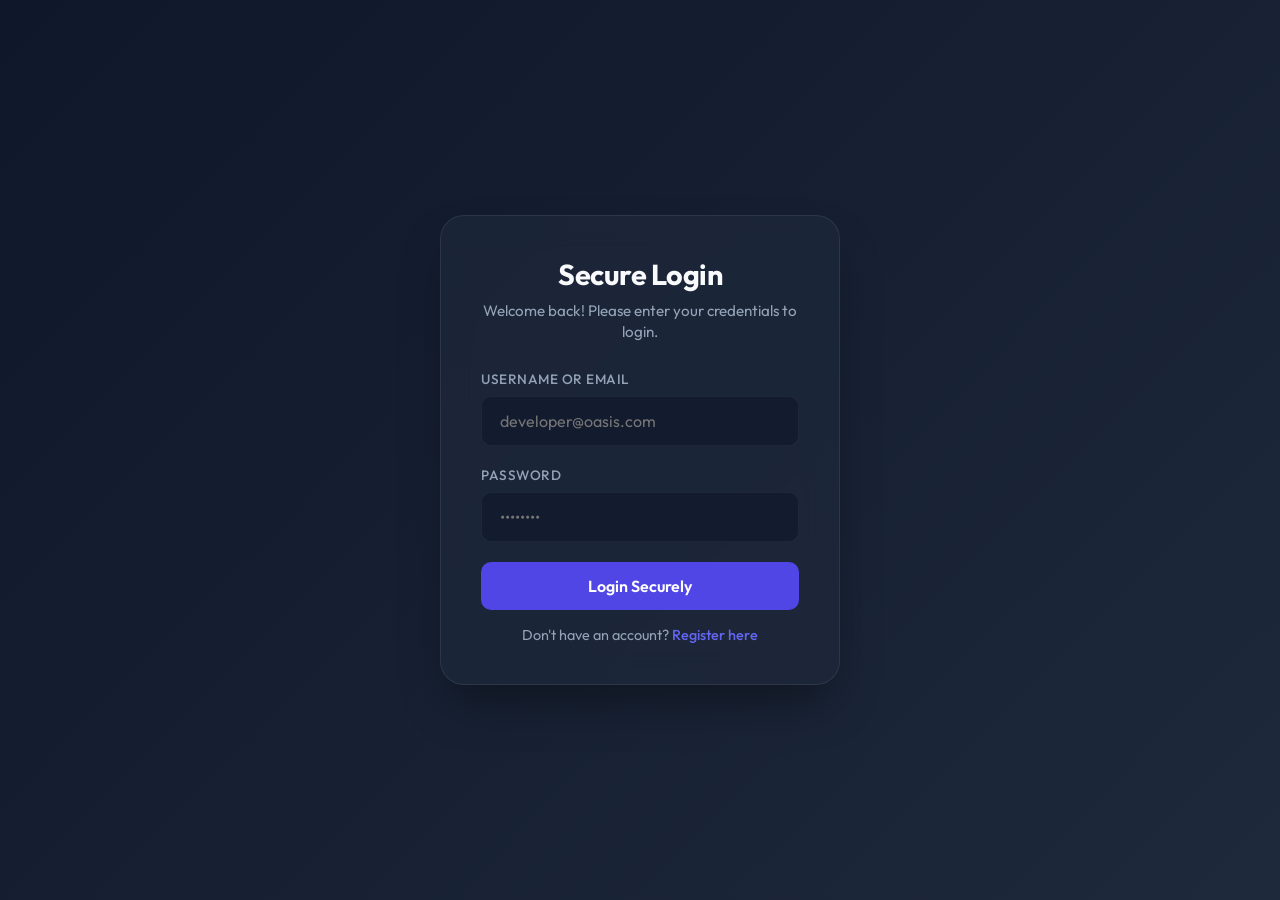
==== login.html @ f2f00891 "Add Task 4 - Client-Side Login Authentication System" ====
<!DOCTYPE html>
<html lang="en">
<head>
    <meta charset="UTF-8">
    <meta name="viewport" content="width=device-width, initial-scale=1.0">
    <title>Login - Secure Portal</title>
    <link class="style" rel="stylesheet" href="style.css">
    <!-- Premium Fonts -->
    <link rel="preconnect" href="https://fonts.googleapis.com">
    <link rel="preconnect" href="https://fonts.gstatic.com" crossorigin>
    <link href="https://fonts.googleapis.com/css2?family=Outfit:wght@300;400;500;600;700&display=swap" rel="stylesheet">
</head>
<body>

    <div class="auth-wrapper">
        <div class="auth-card">
            <!-- Header -->
            <div class="auth-header">
                <h2>Secure Login</h2>
                <p>Welcome back! Please enter your credentials to login.</p>
            </div>

            <!-- Global messaging -->
            <div id="login-message" class="alert-message hidden"></div>

            <!-- Form -->
            <form id="login-form" novalidate>
                <!-- Username Field -->
                <div class="input-group">
                    <label for="login-username">Username or Email</label>
                    <input type="text" id="login-username" placeholder="developer@oasis.com" required autocomplete="username">
                </div>

                <!-- Password Field -->
                <div class="input-group">
                    <label for="login-password">Password</label>
                    <input type="password" id="login-password" placeholder="••••••••" required autocomplete="current-password">
                </div>

                <!-- Submit -->
                <button type="submit" class="btn-auth">Login Securely</button>
            </form>

            <!-- Bottom navigation -->
            <div class="auth-footer">
                <p>Don't have an account? <a href="register.html">Register here</a></p>
            </div>
        </div>
    </div>

    <!-- Scripts -->
    <script src="auth.js"></script>
    <script src="app.js"></script>
</body>
</html>
---- style.css ----
/* CSS Variables for Portal Themes */
:root {
    --bg-main: linear-gradient(135deg, #0f172a 0%, #1e293b 100%);
    --card-bg: rgba(30, 41, 59, 0.7);
    --input-bg: rgba(15, 23, 42, 0.6);
    --accent: #4f46e5;
    --accent-hover: #6366f1;
    --accent-glow: rgba(79, 70, 229, 0.4);
    
    --text-primary: #f8fafc;
    --text-muted: #94a3b8;
    --text-danger: #f87171;
    --text-success: #34d399;
    
    --danger-bg: rgba(239, 68, 68, 0.12);
    --success-bg: rgba(16, 185, 129, 0.12);
    
    --border: 1px solid rgba(255, 255, 255, 0.08);
    --shadow-card: 0 25px 50px -12px rgba(0, 0, 0, 0.4);
}

* {
    margin: 0;
    padding: 0;
    box-sizing: border-box;
}

body {
    font-family: 'Outfit', sans-serif;
    background: var(--bg-main);
    color: var(--text-primary);
    min-height: 100vh;
    display: flex;
    justify-content: center;
    align-items: center;
}

/* Authentication Page Wrapper */
.auth-wrapper {
    width: 100%;
    max-width: 440px;
    padding: 20px;
}

/* Auth Card Styles */
.auth-card {
    background: var(--card-bg);
    border: var(--border);
    border-radius: 24px;
    padding: 40px;
    box-shadow: var(--shadow-card);
    backdrop-filter: blur(16px);
    -webkit-backdrop-filter: blur(16px);
}

.auth-header {
    text-align: center;
    margin-bottom: 28px;
}

.auth-header h2 {
    font-size: 1.8rem;
    font-weight: 700;
    margin-bottom: 8px;
    letter-spacing: -0.5px;
}

.auth-header p {
    color: var(--text-muted);
    font-size: 0.95rem;
    line-height: 1.4;
}

/* Input Fields Groups */
.input-group {
    margin-bottom: 20px;
    display: flex;
    flex-direction: column;
    gap: 8px;
}

.input-group label {
    font-size: 0.85rem;
    font-weight: 500;
    color: var(--text-muted);
    text-transform: uppercase;
    letter-spacing: 0.5px;
}

.input-group input {
    background: var(--input-bg);
    border: 1px solid rgba(255, 255, 255, 0.05);
    outline: none;
    padding: 14px 18px;
    font-family: inherit;
    font-size: 1rem;
    color: var(--text-primary);
    border-radius: 10px;
    transition: all 0.2s;
}

.input-group input:focus {
    border-color: var(--accent);
    box-shadow: 0 0 8px var(--accent-glow);
}

/* Password validation list */
.requirements-box {
    background: rgba(15, 23, 42, 0.4);
    border-radius: 8px;
    padding: 14px;
    margin-bottom: 24px;
    border: 1px solid rgba(255, 255, 255, 0.03);
}

.req-title {
    font-size: 0.8rem;
    font-weight: 600;
    color: var(--text-muted);
    margin-bottom: 8px;
}

.requirements-box ul {
    list-style: none;
    display: flex;
    flex-direction: column;
    gap: 6px;
}

.req-item {
    font-size: 0.8rem;
    display: flex;
    align-items: center;
    gap: 6px;
    transition: color 0.2s;
}

.req-item.invalid {
    color: var(--text-danger);
}

.req-item.valid {
    color: var(--text-success);
}

.req-item .bullet {
    font-size: 0.75rem;
}

/* Auth submit buttons */
.btn-auth {
    width: 100%;
    background: var(--accent);
    color: white;
    border: none;
    outline: none;
    padding: 14px;
    font-family: inherit;
    font-size: 1rem;
    font-weight: 600;
    border-radius: 10px;
    cursor: pointer;
    transition: all 0.2s;
    margin-bottom: 16px;
}

.btn-auth:hover {
    background: var(--accent-hover);
    transform: translateY(-1px);
}

.btn-auth:active {
    transform: translateY(1px);
}

/* Message Display Alerts */
.alert-message {
    padding: 12px 16px;
    border-radius: 8px;
    font-size: 0.9rem;
    margin-bottom: 20px;
    line-height: 1.4;
}

.alert-message.error {
    color: var(--text-danger);
    background: var(--danger-bg);
    border: 1px solid rgba(239, 68, 68, 0.2);
}

.alert-message.success {
    color: var(--text-success);
    background: var(--success-bg);
    border: 1px solid rgba(16, 185, 129, 0.2);
}

.hidden {
    display: none !important;
}

.auth-footer {
    text-align: center;
    font-size: 0.9rem;
    color: var(--text-muted);
}

.auth-footer a {
    color: var(--accent-hover);
    text-decoration: none;
    font-weight: 500;
}

.auth-footer a:hover {
    text-decoration: underline;
}

/* ==========================================================================
   Protected Dashboard View Styling
   ========================================================================== */
.dashboard-body {
    display: block;
    min-height: 100vh;
}

.dashboard-container {
    width: 100%;
    max-width: 1200px;
    margin: 0 auto;
    padding: 24px;
}

/* Navbar */
.dashboard-nav {
    display: flex;
    justify-content: space-between;
    align-items: center;
    background: var(--card-bg);
    border: var(--border);
    padding: 16px 28px;
    border-radius: 16px;
    box-shadow: 0 4px 10px rgba(0, 0, 0, 0.2);
    margin-bottom: 32px;
    backdrop-filter: blur(10px);
}

.nav-logo {
    display: flex;
    align-items: center;
    gap: 8px;
    font-size: 1.25rem;
    font-weight: 700;
}

.logo-shield {
    font-size: 1.4rem;
}

.nav-user {
    display: flex;
    align-items: center;
    gap: 16px;
}

.user-name {
    font-size: 0.95rem;
    color: var(--text-muted);
    font-weight: 500;
}

.btn-logout {
    background: var(--danger-bg);
    border: 1px solid rgba(239, 68, 68, 0.2);
    color: var(--text-danger);
    padding: 8px 16px;
    border-radius: 8px;
    font-family: inherit;
    font-size: 0.9rem;
    font-weight: 500;
    cursor: pointer;
    transition: all 0.2s;
}

.btn-logout:hover {
    background: rgba(239, 68, 68, 0.25);
}

/* Header */
.dashboard-header {
    margin-bottom: 32px;
}

.dashboard-header h1 {
    font-size: 2.2rem;
    font-weight: 700;
    margin-bottom: 8px;
    letter-spacing: -0.5px;
}

.dashboard-header p {
    color: var(--text-muted);
    font-size: 1.05rem;
}

/* Grid of Statistics */
.stats-grid {
    display: grid;
    grid-template-columns: repeat(auto-fit, minmax(280px, 1fr));
    gap: 20px;
    margin-bottom: 32px;
}

.stat-card {
    background: var(--card-bg);
    border: var(--border);
    border-radius: 16px;
    padding: 24px;
    display: flex;
    align-items: center;
    gap: 20px;
    box-shadow: 0 4px 6px rgba(0, 0, 0, 0.15);
}

.card-icon {
    font-size: 2.2rem;
    background: rgba(255, 255, 255, 0.03);
    width: 60px;
    height: 60px;
    border-radius: 12px;
    display: flex;
    justify-content: center;
    align-items: center;
    border: var(--border);
}

.card-info h3 {
    font-size: 0.9rem;
    color: var(--text-muted);
    text-transform: uppercase;
    letter-spacing: 0.5px;
    margin-bottom: 4px;
}

.card-info p {
    font-size: 1.25rem;
    font-weight: 600;
}

.card-info .status-active {
    color: var(--text-success);
}

/* Activity Logs Table */
.activity-section {
    background: var(--card-bg);
    border: var(--border);
    border-radius: 16px;
    padding: 28px;
    box-shadow: 0 4px 6px rgba(0, 0, 0, 0.15);
}

.activity-section h2 {
    font-size: 1.25rem;
    font-weight: 600;
    margin-bottom: 20px;
}

.log-table-wrapper {
    overflow-x: auto;
}

.log-table {
    width: 100%;
    border-collapse: collapse;
    text-align: left;
}

.log-table th, .log-table td {
    padding: 14px 18px;
    font-size: 0.95rem;
}

.log-table th {
    background: rgba(15, 23, 42, 0.4);
    font-weight: 600;
    color: var(--text-muted);
    border-bottom: var(--border);
}

.log-table td {
    border-bottom: 1px solid rgba(255, 255, 255, 0.03);
}

.log-table tr:last-child td {
    border-bottom: none;
}

.mono-font {
    font-family: 'Share Tech Mono', monospace;
}

.badge-success {
    background: var(--success-bg);
    color: var(--text-success);
    padding: 4px 10px;
    border-radius: 6px;
    font-size: 0.8rem;
    font-weight: 600;
}

/* Mobile adjustments */
@media (max-width: 600px) {
    .dashboard-container {
        padding: 16px;
    }
    
    .dashboard-nav {
        flex-direction: column;
        gap: 16px;
        align-items: flex-start;
        padding: 16px;
    }
    
    .nav-user {
        width: 100%;
        justify-content: space-between;
    }
    
    .dashboard-header h1 {
        font-size: 1.7rem;
    }
    
    .activity-section {
        padding: 16px;
    }
}
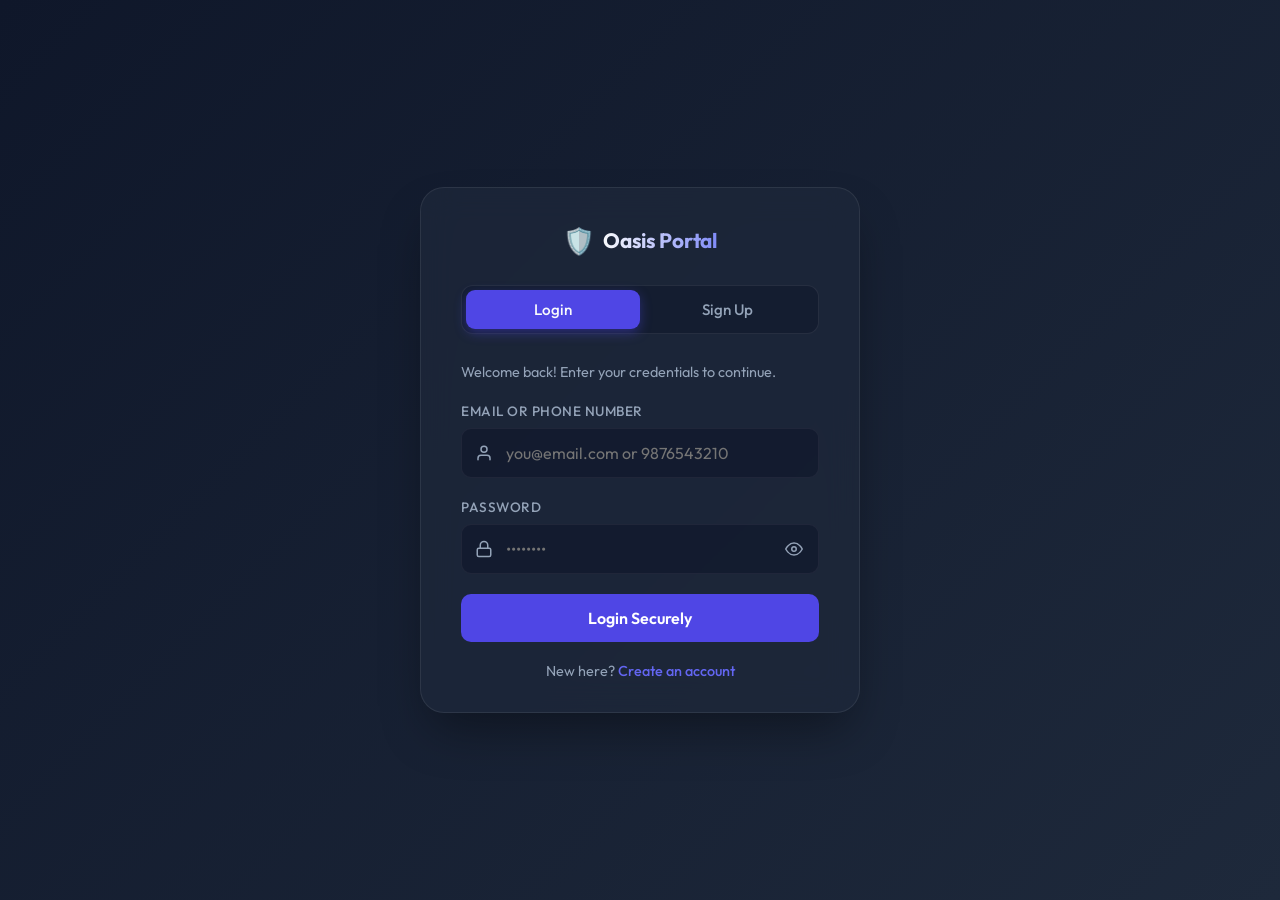
==== commit 9484e9df: "Add combined Login/Signup page with full auth fields and tab switcher" ====
--- a/login.html
+++ b/login.html
@@ -3,9 +3,8 @@
 <head>
     <meta charset="UTF-8">
     <meta name="viewport" content="width=device-width, initial-scale=1.0">
-    <title>Login - Secure Portal</title>
-    <link class="style" rel="stylesheet" href="style.css">
-    <!-- Premium Fonts -->
+    <title>Login / Sign Up - Secure Portal</title>
+    <link rel="stylesheet" href="style.css">
     <link rel="preconnect" href="https://fonts.googleapis.com">
     <link rel="preconnect" href="https://fonts.gstatic.com" crossorigin>
     <link href="https://fonts.googleapis.com/css2?family=Outfit:wght@300;400;500;600;700&display=swap" rel="stylesheet">
@@ -14,41 +13,130 @@
 
     <div class="auth-wrapper">
         <div class="auth-card">
-            <!-- Header -->
-            <div class="auth-header">
-                <h2>Secure Login</h2>
-                <p>Welcome back! Please enter your credentials to login.</p>
+
+            <!-- Brand Logo -->
+            <div class="brand">
+                <span class="brand-icon">🛡️</span>
+                <span class="brand-name">Oasis Portal</span>
             </div>
 
-            <!-- Global messaging -->
-            <div id="login-message" class="alert-message hidden"></div>
+            <!-- Tab Switcher -->
+            <div class="tab-bar">
+                <button class="tab-btn active" id="tab-login" data-tab="login">Login</button>
+                <button class="tab-btn" id="tab-signup" data-tab="signup">Sign Up</button>
+                <div class="tab-indicator"></div>
+            </div>
 
-            <!-- Form -->
-            <form id="login-form" novalidate>
-                <!-- Username Field -->
-                <div class="input-group">
-                    <label for="login-username">Username or Email</label>
-                    <input type="text" id="login-username" placeholder="developer@oasis.com" required autocomplete="username">
-                </div>
+            <!-- ==================== LOGIN PANEL ==================== -->
+            <div class="tab-panel" id="panel-login">
+                <p class="panel-subtitle">Welcome back! Enter your credentials to continue.</p>
 
-                <!-- Password Field -->
-                <div class="input-group">
-                    <label for="login-password">Password</label>
-                    <input type="password" id="login-password" placeholder="••••••••" required autocomplete="current-password">
-                </div>
+                <div id="login-message" class="alert-message hidden"></div>
 
-                <!-- Submit -->
-                <button type="submit" class="btn-auth">Login Securely</button>
-            </form>
+                <form id="login-form" novalidate>
+                    <!-- Email or Phone -->
+                    <div class="input-group">
+                        <label for="login-identifier">Email or Phone Number</label>
+                        <div class="input-icon-wrap">
+                            <svg class="input-icon" viewBox="0 0 24 24" fill="none" stroke="currentColor" stroke-width="2" stroke-linecap="round" stroke-linejoin="round"><path d="M20 21v-2a4 4 0 0 0-4-4H8a4 4 0 0 0-4 4v2"/><circle cx="12" cy="7" r="4"/></svg>
+                            <input type="text" id="login-identifier" placeholder="you@email.com or 9876543210" required autocomplete="username">
+                        </div>
+                    </div>
 
-            <!-- Bottom navigation -->
-            <div class="auth-footer">
-                <p>Don't have an account? <a href="register.html">Register here</a></p>
+                    <!-- Password -->
+                    <div class="input-group">
+                        <label for="login-password">Password</label>
+                        <div class="input-icon-wrap">
+                            <svg class="input-icon" viewBox="0 0 24 24" fill="none" stroke="currentColor" stroke-width="2" stroke-linecap="round" stroke-linejoin="round"><rect x="3" y="11" width="18" height="11" rx="2" ry="2"/><path d="M7 11V7a5 5 0 0 1 10 0v4"/></svg>
+                            <input type="password" id="login-password" placeholder="••••••••" required autocomplete="current-password">
+                            <button type="button" class="toggle-pass" data-target="login-password" title="Toggle visibility">
+                                <svg viewBox="0 0 24 24" fill="none" stroke="currentColor" stroke-width="2" stroke-linecap="round" stroke-linejoin="round"><path d="M1 12s4-8 11-8 11 8 11 8-4 8-11 8-11-8-11-8z"/><circle cx="12" cy="12" r="3"/></svg>
+                            </button>
+                        </div>
+                    </div>
+
+                    <button type="submit" class="btn-auth" id="login-submit-btn">Login Securely</button>
+                </form>
+
+                <p class="switch-hint">New here? <span class="switch-link" data-target-tab="signup">Create an account</span></p>
             </div>
+
+            <!-- ==================== SIGN UP PANEL ==================== -->
+            <div class="tab-panel hidden" id="panel-signup">
+                <p class="panel-subtitle">Join now — it's completely free.</p>
+
+                <div id="signup-message" class="alert-message hidden"></div>
+
+                <form id="signup-form" novalidate>
+                    <!-- Full Name -->
+                    <div class="input-group">
+                        <label for="signup-name">Full Name</label>
+                        <div class="input-icon-wrap">
+                            <svg class="input-icon" viewBox="0 0 24 24" fill="none" stroke="currentColor" stroke-width="2" stroke-linecap="round" stroke-linejoin="round"><path d="M20 21v-2a4 4 0 0 0-4-4H8a4 4 0 0 0-4 4v2"/><circle cx="12" cy="7" r="4"/></svg>
+                            <input type="text" id="signup-name" placeholder="John Doe" required autocomplete="name">
+                        </div>
+                    </div>
+
+                    <!-- Phone Number -->
+                    <div class="input-group">
+                        <label for="signup-phone">Phone Number</label>
+                        <div class="input-icon-wrap">
+                            <svg class="input-icon" viewBox="0 0 24 24" fill="none" stroke="currentColor" stroke-width="2" stroke-linecap="round" stroke-linejoin="round"><path d="M22 16.92v3a2 2 0 0 1-2.18 2 19.79 19.79 0 0 1-8.63-3.07A19.5 19.5 0 0 1 4.69 12 19.79 19.79 0 0 1 1.61 3.4 2 2 0 0 1 3.6 1.22h3a2 2 0 0 1 2 1.72 12.84 12.84 0 0 0 .7 2.81 2 2 0 0 1-.45 2.11L7.91 8.96a16 16 0 0 0 6 6l.92-.92a2 2 0 0 1 2.11-.45 12.84 12.84 0 0 0 2.81.7A2 2 0 0 1 22 16.92z"/></svg>
+                            <input type="tel" id="signup-phone" placeholder="9876543210" required autocomplete="tel">
+                        </div>
+                    </div>
+
+                    <!-- Email -->
+                    <div class="input-group">
+                        <label for="signup-email">Email Address</label>
+                        <div class="input-icon-wrap">
+                            <svg class="input-icon" viewBox="0 0 24 24" fill="none" stroke="currentColor" stroke-width="2" stroke-linecap="round" stroke-linejoin="round"><path d="M4 4h16c1.1 0 2 .9 2 2v12c0 1.1-.9 2-2 2H4c-1.1 0-2-.9-2-2V6c0-1.1.9-2 2-2z"/><polyline points="22,6 12,13 2,6"/></svg>
+                            <input type="email" id="signup-email" placeholder="you@email.com" required autocomplete="email">
+                        </div>
+                    </div>
+
+                    <!-- Password -->
+                    <div class="input-group">
+                        <label for="signup-password">Password</label>
+                        <div class="input-icon-wrap">
+                            <svg class="input-icon" viewBox="0 0 24 24" fill="none" stroke="currentColor" stroke-width="2" stroke-linecap="round" stroke-linejoin="round"><rect x="3" y="11" width="18" height="11" rx="2" ry="2"/><path d="M7 11V7a5 5 0 0 1 10 0v4"/></svg>
+                            <input type="password" id="signup-password" placeholder="Min. 8 chars + 1 number" required autocomplete="new-password">
+                            <button type="button" class="toggle-pass" data-target="signup-password" title="Toggle visibility">
+                                <svg viewBox="0 0 24 24" fill="none" stroke="currentColor" stroke-width="2" stroke-linecap="round" stroke-linejoin="round"><path d="M1 12s4-8 11-8 11 8 11 8-4 8-11 8-11-8-11-8z"/><circle cx="12" cy="12" r="3"/></svg>
+                            </button>
+                        </div>
+                    </div>
+
+                    <!-- Confirm Password -->
+                    <div class="input-group">
+                        <label for="signup-confirm">Confirm Password</label>
+                        <div class="input-icon-wrap">
+                            <svg class="input-icon" viewBox="0 0 24 24" fill="none" stroke="currentColor" stroke-width="2" stroke-linecap="round" stroke-linejoin="round"><polyline points="20 6 9 17 4 12"/></svg>
+                            <input type="password" id="signup-confirm" placeholder="Repeat your password" required autocomplete="new-password">
+                            <button type="button" class="toggle-pass" data-target="signup-confirm" title="Toggle visibility">
+                                <svg viewBox="0 0 24 24" fill="none" stroke="currentColor" stroke-width="2" stroke-linecap="round" stroke-linejoin="round"><path d="M1 12s4-8 11-8 11 8 11 8-4 8-11 8-11-8-11-8z"/><circle cx="12" cy="12" r="3"/></svg>
+                            </button>
+                        </div>
+                    </div>
+
+                    <!-- Password Strength Indicators -->
+                    <div class="requirements-box">
+                        <ul>
+                            <li id="req-length" class="req-item invalid"><span class="bullet">✖</span> At least 8 characters</li>
+                            <li id="req-number" class="req-item invalid"><span class="bullet">✖</span> At least 1 number</li>
+                            <li id="req-match"  class="req-item invalid"><span class="bullet">✖</span> Passwords match</li>
+                        </ul>
+                    </div>
+
+                    <button type="submit" class="btn-auth" id="signup-submit-btn">Create Account</button>
+                </form>
+
+                <p class="switch-hint">Already registered? <span class="switch-link" data-target-tab="login">Login here</span></p>
+            </div>
+
         </div>
     </div>
 
-    <!-- Scripts -->
     <script src="auth.js"></script>
     <script src="app.js"></script>
 </body>
--- a/style.css
+++ b/style.css
@@ -38,7 +38,7 @@
 /* Authentication Page Wrapper */
 .auth-wrapper {
     width: 100%;
-    max-width: 440px;
+    max-width: 480px;
     padding: 20px;
 }
 
@@ -47,10 +47,154 @@
     background: var(--card-bg);
     border: var(--border);
     border-radius: 24px;
-    padding: 40px;
+    padding: 36px 40px 32px;
     box-shadow: var(--shadow-card);
     backdrop-filter: blur(16px);
     -webkit-backdrop-filter: blur(16px);
+}
+
+/* ── Brand Header ────────────────────────────────────────────── */
+.brand {
+    display: flex;
+    align-items: center;
+    justify-content: center;
+    gap: 8px;
+    margin-bottom: 28px;
+}
+
+.brand-icon {
+    font-size: 1.6rem;
+}
+
+.brand-name {
+    font-size: 1.3rem;
+    font-weight: 700;
+    letter-spacing: -0.3px;
+    background: linear-gradient(to right, #f8fafc, #818cf8);
+    -webkit-background-clip: text;
+    -webkit-text-fill-color: transparent;
+}
+
+/* ── Tab Bar ─────────────────────────────────────────────────── */
+.tab-bar {
+    display: flex;
+    position: relative;
+    background: rgba(15, 23, 42, 0.5);
+    border: var(--border);
+    border-radius: 12px;
+    padding: 4px;
+    margin-bottom: 28px;
+    gap: 0;
+}
+
+.tab-btn {
+    flex: 1;
+    padding: 10px 0;
+    background: none;
+    border: none;
+    outline: none;
+    font-family: inherit;
+    font-size: 0.95rem;
+    font-weight: 500;
+    color: var(--text-muted);
+    cursor: pointer;
+    border-radius: 9px;
+    position: relative;
+    z-index: 1;
+    transition: color 0.25s;
+}
+
+.tab-btn.active {
+    color: var(--text-primary);
+}
+
+.tab-indicator {
+    position: absolute;
+    top: 4px;
+    left: 4px;
+    height: calc(100% - 8px);
+    background: var(--accent);
+    border-radius: 9px;
+    transition: left 0.25s cubic-bezier(0.4, 0, 0.2, 1),
+                width 0.25s cubic-bezier(0.4, 0, 0.2, 1);
+    box-shadow: 0 4px 12px var(--accent-glow);
+}
+
+/* ── Panel subtitle ──────────────────────────────────────────── */
+.panel-subtitle {
+    font-size: 0.9rem;
+    color: var(--text-muted);
+    margin-bottom: 20px;
+    line-height: 1.4;
+}
+
+/* ── Input with leading icon and trailing toggle ─────────────── */
+.input-icon-wrap {
+    position: relative;
+    display: flex;
+    align-items: center;
+}
+
+.input-icon {
+    position: absolute;
+    left: 14px;
+    width: 18px;
+    height: 18px;
+    stroke: var(--text-muted);
+    flex-shrink: 0;
+    pointer-events: none;
+}
+
+.input-icon-wrap input {
+    padding-left: 44px !important;
+    padding-right: 44px !important;
+    width: 100%;
+}
+
+/* Password show/hide toggle button */
+.toggle-pass {
+    position: absolute;
+    right: 12px;
+    background: none;
+    border: none;
+    outline: none;
+    cursor: pointer;
+    padding: 4px;
+    display: flex;
+    align-items: center;
+    color: var(--text-muted);
+    transition: color 0.2s;
+}
+
+.toggle-pass svg {
+    width: 18px;
+    height: 18px;
+    stroke: currentColor;
+}
+
+.toggle-pass:hover,
+.toggle-pass.active {
+    color: var(--accent-hover);
+}
+
+/* ── Switch hint at bottom of each panel ──────────────────────── */
+.switch-hint {
+    text-align: center;
+    font-size: 0.9rem;
+    color: var(--text-muted);
+    margin-top: 4px;
+}
+
+.switch-link {
+    color: var(--accent-hover);
+    font-weight: 500;
+    cursor: pointer;
+    transition: color 0.2s;
+}
+
+.switch-link:hover {
+    color: var(--text-primary);
+    text-decoration: underline;
 }
 
 .auth-header {
